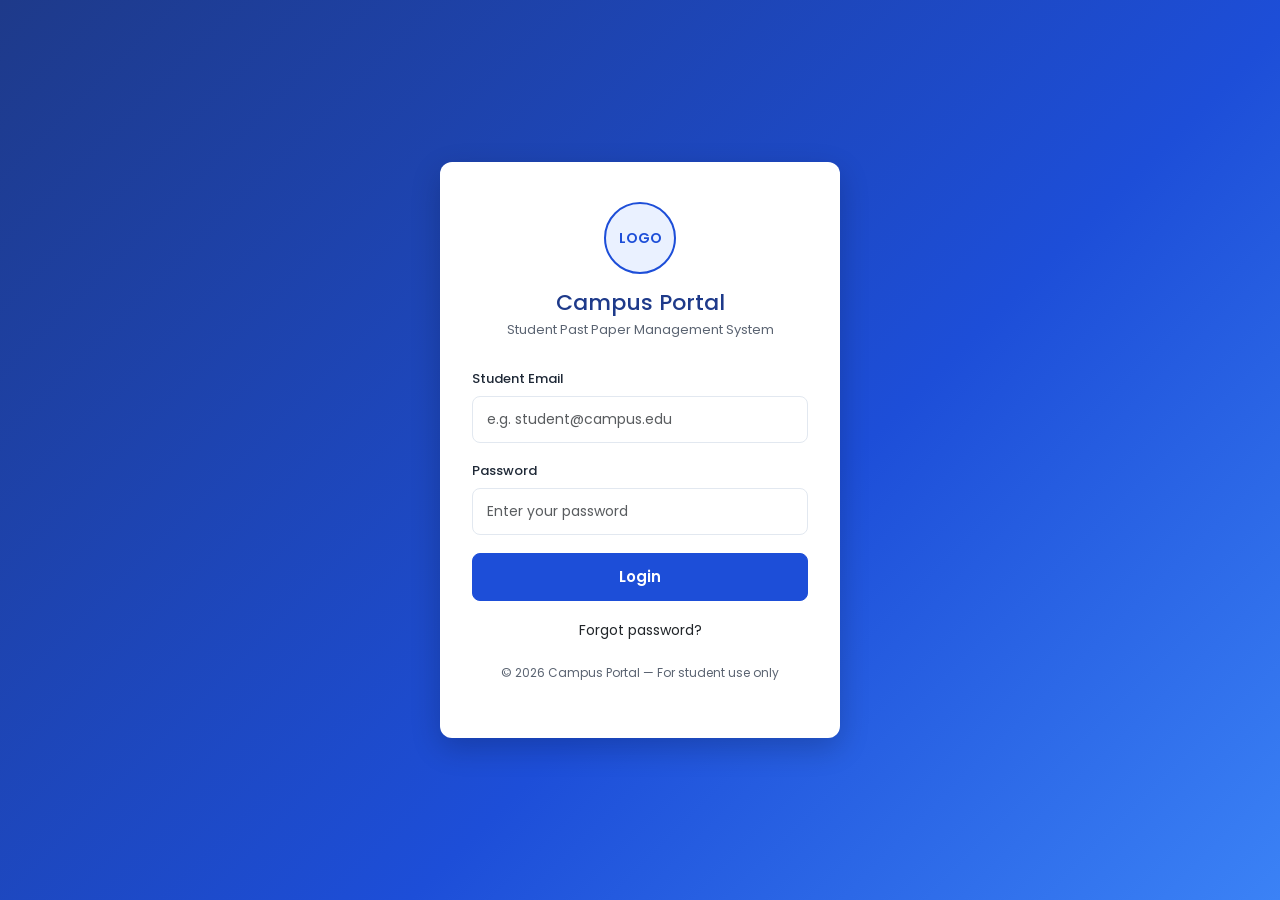
==== index.html @ 2acd5e79 "Complete Phase 3 requirements: PHP/MySQL integration, Auth, and HTML UI updates" ====
<!DOCTYPE html>
<html lang="en">
<head>
  <meta charset="UTF-8" />
  <meta name="viewport" content="width=device-width, initial-scale=1.0" />
  <title>Login | Student Past Paper Management System</title>

  <!-- Google Font: Poppins (required font for the whole project) -->
  <link rel="preconnect" href="https://fonts.googleapis.com" />
  <link href="https://fonts.googleapis.com/css2?family=Poppins:wght@400;500;600;700&display=swap" rel="stylesheet" />

  <!-- Bootstrap 5 CSS (loaded first so our own style.css can override it) -->
  <link rel="stylesheet" href="https://cdn.jsdelivr.net/npm/bootstrap@5.3.3/dist/css/bootstrap.min.css" />

  <!-- Shared stylesheet used by every page -->
  <link rel="stylesheet" href="style.css" />
</head>
<body>

  <!-- ======================================================
       LOGIN PAGE
       Bootstrap: .card component + a Bootstrap .modal for
       "Forgot password?"
  ======================================================= -->
  <div class="login-page">

    <div class="card login-card border-0">

      <!-- University logo placeholder (a simple circle with initials) -->
      <div class="logo-placeholder">LOGO</div>

      <h1>Campus Portal</h1>
      <p class="subtitle">Student Past Paper Management System</p>

      <!--
        The form uses action="dashboard.html" so that clicking "Login"
        simply takes the user to the dashboard page.
        No real authentication happens here since this is a static
        front-end only project with no database.
      -->
      <form action="dashboard.html" method="get">

        <!-- Student email field -->
        <div class="form-group">
          <label for="email" class="form-label">Student Email</label>
          <input
            type="email"
            id="email"
            name="email"
            class="form-control"
            placeholder="e.g. student@campus.edu"
            required
          />
        </div>

        <!-- Password field -->
        <div class="form-group">
          <label for="password" class="form-label">Password</label>
          <input
            type="password"
            id="password"
            name="password"
            class="form-control"
            placeholder="Enter your password"
            required
          />
        </div>

        <!-- Submitting the form redirects to the dashboard page -->
        <button type="submit" class="btn btn-primary">Login</button>
      </form>

      <!-- Bootstrap modal trigger -->
      <p class="mt-3 mb-0">
        <a href="#" class="small" data-bs-toggle="modal" data-bs-target="#forgotPasswordModal">Forgot password?</a>
      </p>

      <p class="login-footer">© 2026 Campus Portal — For student use only</p>
    </div>

  </div>

  <!-- ======================================================
       BOOTSTRAP MODAL: Forgot Password
  ======================================================= -->
  <div class="modal fade" id="forgotPasswordModal" tabindex="-1" aria-labelledby="forgotPasswordLabel" aria-hidden="true">
    <div class="modal-dialog modal-dialog-centered">
      <div class="modal-content">
        <div class="modal-header">
          <h5 class="modal-title" id="forgotPasswordLabel">Reset Password</h5>
          <button type="button" class="btn-close" data-bs-dismiss="modal" aria-label="Close"></button>
        </div>
        <div class="modal-body">
          <p class="text-muted small">Enter your student email and we'll send you a reset link. (Demo only — no email is actually sent.)</p>
          <input type="email" class="form-control" placeholder="e.g. student@campus.edu" />
        </div>
        <div class="modal-footer">
          <button type="button" class="btn btn-secondary" data-bs-dismiss="modal">Cancel</button>
          <button type="button" class="btn btn-primary" data-bs-dismiss="modal">Send Reset Link</button>
        </div>
      </div>
    </div>
  </div>

  <!-- Bootstrap JS bundle (includes Popper, needed for modal/dropdown/carousel) -->
  <script src="https://cdn.jsdelivr.net/npm/bootstrap@5.3.3/dist/js/bootstrap.bundle.min.js"></script>
  <script src="js/script.js"></script>
</body>
</html>
---- style.css ----
/* ==========================================================================
   Student Notes Management System — style.css
   This single stylesheet is shared by all 4 pages:
   index.html (Login), dashboard.html, pastpapers.html, upload.html

   Bootstrap 5 CSS is loaded BEFORE this file on every page, so any rule
   here with equal specificity to a Bootstrap rule (e.g. .btn-primary,
   .form-control, .navbar) wins automatically and lets us keep our own
   brand look on top of Bootstrap's components (navbar, card, carousel,
   modal, etc).
   ========================================================================== */

/* --------------------------------------------------------------------------
   1. GLOBAL RESET
   -------------------------------------------------------------------------- */
* {
  margin: 0;
  padding: 0;
  box-sizing: border-box;
}

/* --------------------------------------------------------------------------
   2. CSS VARIABLES (COLOR + FONT SYSTEM)
   -------------------------------------------------------------------------- */
:root {
  --primary-blue: #1d4ed8;      /* main brand blue */
  --primary-blue-dark: #1e3a8a; /* darker blue for hover / sidebar */
  --light-blue: #eaf1ff;        /* pale blue backgrounds */
  --accent-blue: #3b82f6;       /* buttons / links */
  --white: #ffffff;
  --gray-text: #5b6472;
  --dark-text: #1f2937;
  --border-color: #e2e8f0;
  --success-green: #16a34a;
  --success-bg: #e9f9ef;
  --shadow: 0 4px 16px rgba(29, 78, 216, 0.08);
  --radius: 12px;
}

/* --------------------------------------------------------------------------
   3. BASE PAGE STYLES
   -------------------------------------------------------------------------- */
body {
  font-family: 'Poppins', sans-serif;
  background-color: var(--light-blue);
  color: var(--dark-text);
  line-height: 1.6;
}

a {
  text-decoration: none;
  color: inherit;
}

img {
  max-width: 100%;
  display: block;
}

/* ==========================================================================
   4. LOGIN PAGE (index.html)
   ========================================================================== */

.login-page {
  min-height: 100vh;
  display: flex;
  align-items: center;
  justify-content: center;
  background: linear-gradient(135deg, var(--primary-blue-dark), var(--primary-blue) 60%, var(--accent-blue));
  padding: 20px;
}

/* The white card that holds the login form (Bootstrap .card + this class) */
.login-card {
  background: var(--white);
  width: 100%;
  max-width: 400px;
  padding: 40px 32px;
  border-radius: var(--radius);
  box-shadow: 0 10px 30px rgba(0, 0, 0, 0.2);
  text-align: center;
}

/* Placeholder circle standing in for a university logo image */
.logo-placeholder {
  width: 72px;
  height: 72px;
  border-radius: 50%;
  background: var(--light-blue);
  border: 2px solid var(--primary-blue);
  color: var(--primary-blue);
  font-weight: 600;
  font-size: 14px;
  display: flex;
  align-items: center;
  justify-content: center;
  margin: 0 auto 16px auto;
}

.login-card h1 {
  font-size: 22px;
  color: var(--primary-blue-dark);
  margin-bottom: 4px;
}

.login-card p.subtitle {
  font-size: 13px;
  color: var(--gray-text);
  margin-bottom: 28px;
}

.login-card .login-footer {
  margin-top: 20px;
  font-size: 12px;
  color: var(--gray-text);
}

/* Form field group: label above input */
.form-group {
  text-align: left;
  margin-bottom: 18px;
}

.form-group label {
  display: block;
  font-size: 13px;
  font-weight: 500;
  margin-bottom: 6px;
  color: var(--dark-text);
}

.form-group input,
.form-control {
  width: 100%;
  padding: 12px 14px;
  border: 1px solid var(--border-color);
  border-radius: 8px;
  font-family: 'Poppins', sans-serif;
  font-size: 14px;
  outline: none;
  transition: border-color 0.2s ease, box-shadow 0.2s ease;
}

.form-group input:focus,
.form-control:focus {
  border-color: var(--primary-blue);
  box-shadow: 0 0 0 3px rgba(29, 78, 216, 0.15);
}

/* Reusable button style used across all pages (works together with
   Bootstrap's .btn base class: class="btn btn-primary") */
.btn-primary {
  padding: 12px;
  background: var(--primary-blue);
  border-color: var(--primary-blue);
  color: var(--white);
  border-radius: 8px;
  font-family: 'Poppins', sans-serif;
  font-size: 15px;
  font-weight: 600;
  cursor: pointer;
  transition: background 0.2s ease, transform 0.1s ease;
}

.btn-primary:hover {
  background: var(--primary-blue-dark);
  border-color: var(--primary-blue-dark);
}

.btn-primary:active {
  transform: scale(0.98);
}

form > .btn-primary {
  width: 100%;
}

/* ==========================================================================
   5. APP LAYOUT — SIDEBAR (shared by Dashboard, Notes, Upload)
   The sidebar is a Bootstrap navbar (.navbar / .navbar-nav / .nav-link)
   laid out as a vertical column via the .sidebar + flex-column classes,
   so it stays a genuine Bootstrap navbar component while matching the
   mockup's sidebar look.
   ========================================================================== */

.app-layout {
  display: flex;
  min-height: 100vh;
}

.sidebar {
  width: 240px;
  background: var(--primary-blue-dark);
  padding: 24px 18px;
  flex-shrink: 0;
  align-items: stretch;
}

.sidebar .navbar-brand {
  display: flex;
  color: var(--white);
  margin-bottom: 36px;
}

.logo-placeholder-nav {
  width: 40px;
  height: 40px;
  margin: 0;
  background: rgba(255, 255, 255, 0.1);
  border-color: var(--white);
  color: var(--white);
  font-size: 11px;
}

.sidebar .navbar-brand span:last-child {
  font-size: 15px;
  font-weight: 600;
  line-height: 1.2;
}

.sidebar .navbar-nav .nav-item {
  margin-bottom: 6px;
}

.sidebar .navbar-nav .nav-link {
  display: flex;
  align-items: center;
  gap: 10px;
  padding: 11px 14px;
  border-radius: 8px;
  font-size: 14px;
  color: rgba(255, 255, 255, 0.8);
  transition: background 0.2s ease, color 0.2s ease;
}

.sidebar .navbar-nav .nav-link:hover,
.sidebar .navbar-nav .nav-link.active {
  background: rgba(255, 255, 255, 0.12);
  color: var(--white);
}

.sidebar-logout {
  margin-top: auto;
  padding-top: 20px;
  border-top: 1px solid rgba(255, 255, 255, 0.15);
  width: 100%;
}

.sidebar-logout .nav-link {
  display: block;
  padding: 11px 14px;
  font-size: 14px;
  color: rgba(255, 255, 255, 0.8);
  border-radius: 8px;
}

.sidebar-logout .nav-link:hover {
  background: rgba(255, 255, 255, 0.12);
  color: var(--white);
}

/* ---- Main content area ---- */
.main-content {
  flex-grow: 1;
  padding: 32px 40px;
}

.topbar {
  display: flex;
  justify-content: space-between;
  align-items: center;
  margin-bottom: 28px;
  flex-wrap: wrap;
  gap: 12px;
}

.topbar h1 {
  font-size: 22px;
  color: var(--primary-blue-dark);
}

.topbar .user-chip {
  display: flex;
  align-items: center;
  gap: 10px;
  background: var(--white);
  padding: 8px 14px;
  border-radius: 30px;
  box-shadow: var(--shadow);
  font-size: 13px;
}

.topbar .user-chip .avatar {
  width: 30px;
  height: 30px;
  border-radius: 50%;
  background: var(--primary-blue);
  color: var(--white);
  display: flex;
  align-items: center;
  justify-content: center;
  font-size: 12px;
  font-weight: 600;
}

/* ==========================================================================
   6. DASHBOARD PAGE (dashboard.html)
   ========================================================================== */

.welcome-banner {
  background: linear-gradient(135deg, var(--primary-blue), var(--accent-blue));
  color: var(--white);
  padding: 28px 30px;
  border-radius: var(--radius);
  margin-bottom: 24px;
}

.welcome-banner h2 {
  font-size: 20px;
  margin-bottom: 6px;
}

.welcome-banner p {
  font-size: 13px;
  opacity: 0.9;
}

/* ---- Bootstrap carousel slide backgrounds + caption ---- */
.carousel-slide-bg {
  height: 200px;
  display: flex;
  align-items: center;
}

.carousel-bg-1 { background: linear-gradient(135deg, #1d4ed8, #3b82f6); }
.carousel-bg-2 { background: linear-gradient(135deg, #1e3a8a, #1d4ed8); }
.carousel-bg-3 { background: linear-gradient(135deg, #3b82f6, #60a5fa); }
.carousel-bg-4 { background: linear-gradient(135deg, #1d4ed8, #1e3a8a); }

.carousel-caption-inner {
  position: static;
  text-align: left;
  padding: 0 60px;
  color: var(--white);
}

.carousel-caption-inner h3 {
  font-size: 19px;
  margin-bottom: 6px;
}

.carousel-caption-inner p {
  font-size: 13px;
  opacity: 0.9;
}

/* Statistic cards (Bootstrap .card + this class) */
.stat-card {
  background: var(--white);
  padding: 20px;
  border-radius: var(--radius);
  box-shadow: var(--shadow);
  border-left: 4px solid var(--primary-blue);
}

.stat-card .stat-number {
  font-size: 26px;
  font-weight: 700;
  color: var(--primary-blue-dark);
}

.stat-card .stat-label {
  font-size: 13px;
  color: var(--gray-text);
  margin-top: 4px;
}

/* Quick action cards (Bootstrap .card + this class) */
.action-card {
  background: var(--white);
  padding: 24px;
  border-radius: var(--radius);
  box-shadow: var(--shadow);
  text-align: center;
}

.action-card h3 {
  font-size: 16px;
  margin-bottom: 6px;
  color: var(--dark-text);
}

.action-card p {
  font-size: 13px;
  color: var(--gray-text);
  margin-bottom: 16px;
}

.action-card .btn-primary {
  width: auto;
  padding: 10px 24px;
}

/* ==========================================================================
   7. NOTES PAGE (pastpapers.html)
   ========================================================================== */

.search-bar {
  margin-bottom: 24px;
}

.search-bar .btn {
  padding: 12px 22px;
  font-size: 14px;
}

/* Subject cards (Bootstrap .card + this class) */
.paper-card {
  background: var(--white);
  padding: 20px;
  border-radius: var(--radius);
  box-shadow: var(--shadow);
  display: flex;
  flex-direction: column;
  gap: 10px;
  transition: transform 0.2s ease;
}

.paper-card:hover {
  transform: translateY(-4px);
}

.paper-card .subject-icon {
  width: 42px;
  height: 42px;
  border-radius: 10px;
  background: var(--light-blue);
  color: var(--primary-blue);
  display: flex;
  align-items: center;
  justify-content: center;
  font-weight: 700;
  font-size: 15px;
}

.paper-card h3 {
  font-size: 16px;
  color: var(--dark-text);
}

.paper-card .paper-year {
  font-size: 13px;
  color: var(--gray-text);
}

.paper-card .download-btn {
  margin-top: auto;
  text-align: center;
  padding: 9px;
  background: var(--light-blue);
  color: var(--primary-blue-dark);
  border-radius: 8px;
  font-size: 13px;
  font-weight: 600;
  border: none;
  cursor: pointer;
  font-family: 'Poppins', sans-serif;
}

.paper-card .download-btn:hover {
  background: var(--primary-blue);
  color: var(--white);
}

.no-results {
  text-align: center;
  padding: 40px;
  color: var(--gray-text);
  display: none;
}

/* ==========================================================================
   8. UPLOAD PAGE (upload.html)
   ========================================================================== */

.upload-card {
  background: var(--white);
  max-width: 560px;
  padding: 30px;
  border-radius: var(--radius);
  box-shadow: var(--shadow);
}

.upload-card .form-group input[type="file"] {
  padding: 10px;
  background: var(--light-blue);
  cursor: pointer;
}

/* ==========================================================================
   9. RESPONSIVE LAYOUT
   Sidebar collapses to a horizontal scrollable top bar on small screens.
   ========================================================================== */

@media (max-width: 768px) {
  .app-layout {
    flex-direction: column;
  }

  .sidebar {
    width: 100%;
    flex-direction: row !important;
    align-items: center;
    padding: 14px 18px;
    overflow-x: auto;
  }

  .sidebar .navbar-brand {
    margin-bottom: 0;
    margin-right: 20px;
  }

  .sidebar .navbar-nav {
    flex-direction: row !important;
    gap: 6px;
  }

  .sidebar-logout {
    margin-top: 0;
    margin-left: auto;
    padding-top: 0;
    border-top: none;
    width: auto;
  }

  .main-content {
    padding: 24px 20px;
  }
}

@media (max-width: 480px) {
  .login-card {
    padding: 30px 22px;
  }

  .search-bar {
    flex-direction: column;
  }

  .carousel-caption-inner {
    padding: 0 46px;
  }
}
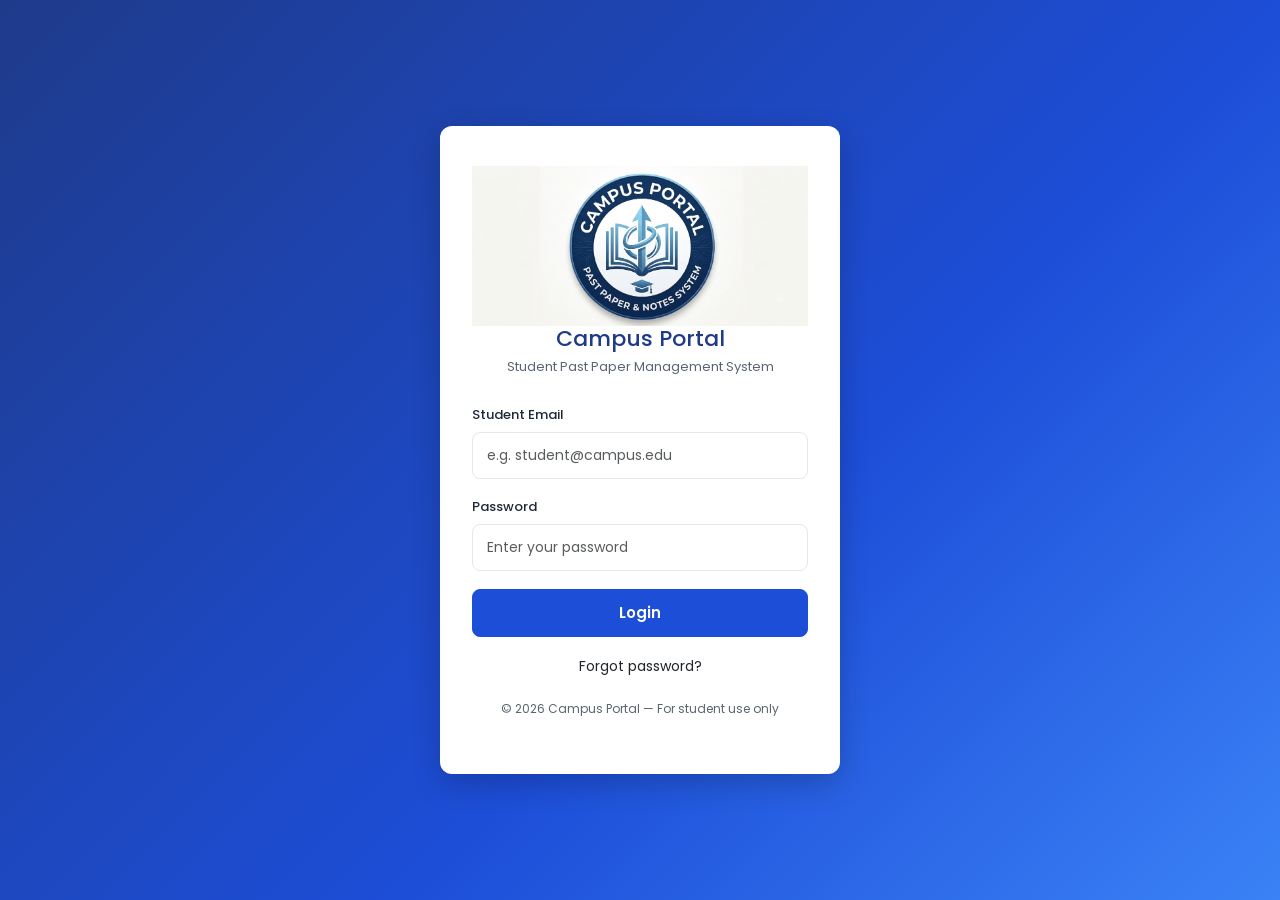
==== commit 1a23a4f9: "Add custom logo to UI" ====
--- a/index.html
+++ b/index.html
@@ -27,7 +27,7 @@
     <div class="card login-card border-0">
 
       <!-- University logo placeholder (a simple circle with initials) -->
-      <div class="logo-placeholder">LOGO</div>
+      <img src="images/logo.png" alt="Logo" class="main-logo" />
 
       <h1>Campus Portal</h1>
       <p class="subtitle">Student Past Paper Management System</p>
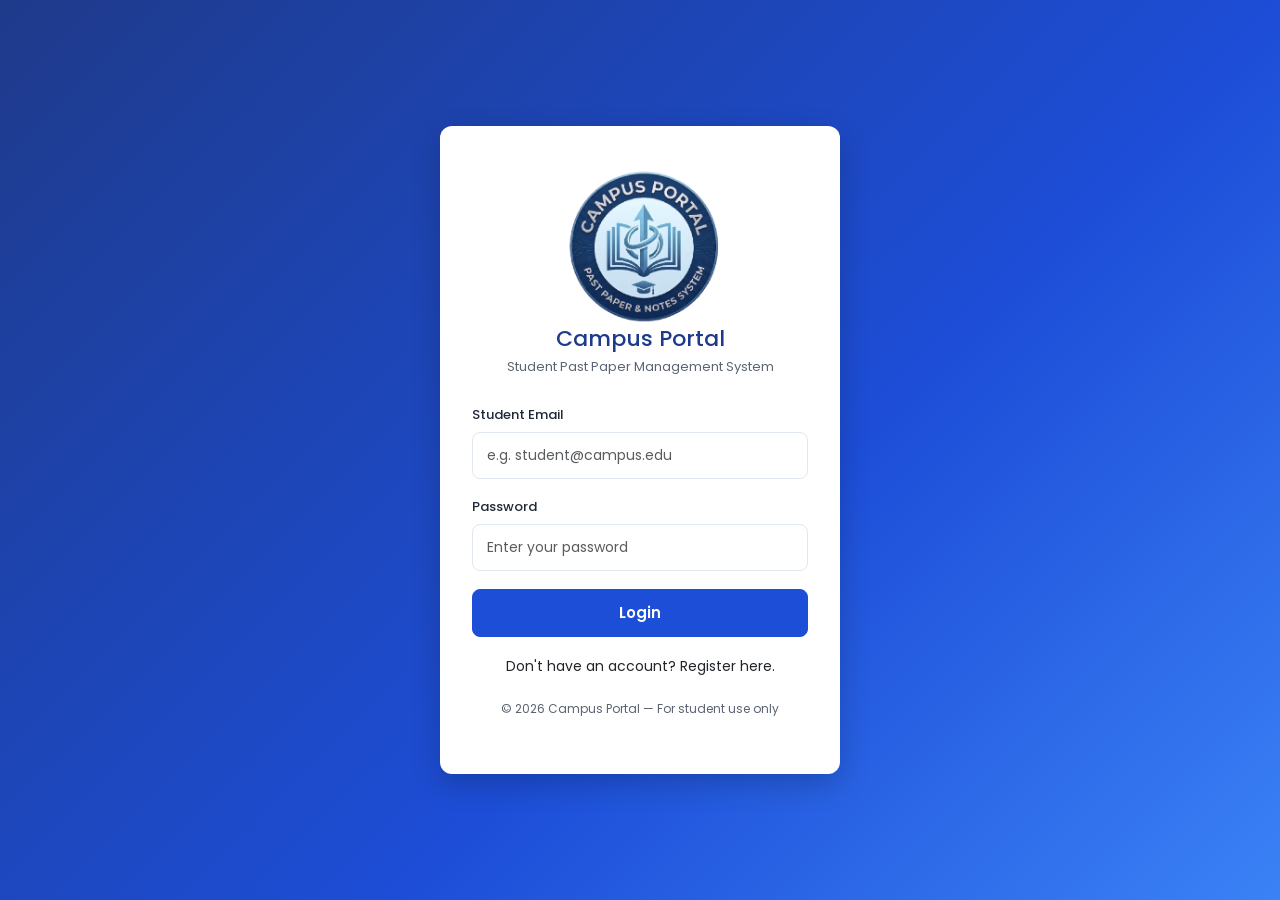
==== commit 0693fe1f: "Fix all links in HTML files to point to PHP auth files" ====
--- a/index.html
+++ b/index.html
@@ -71,9 +71,7 @@
       </form>
 
       <!-- Bootstrap modal trigger -->
-      <p class="mt-3 mb-0">
-        <a href="#" class="small" data-bs-toggle="modal" data-bs-target="#forgotPasswordModal">Forgot password?</a>
-      </p>
+      <p class="mt-3 mb-0"><a href="auth/register.php" class="small">Don't have an account? Register here.</a></p>
 
       <p class="login-footer">© 2026 Campus Portal — For student use only</p>
     </div>
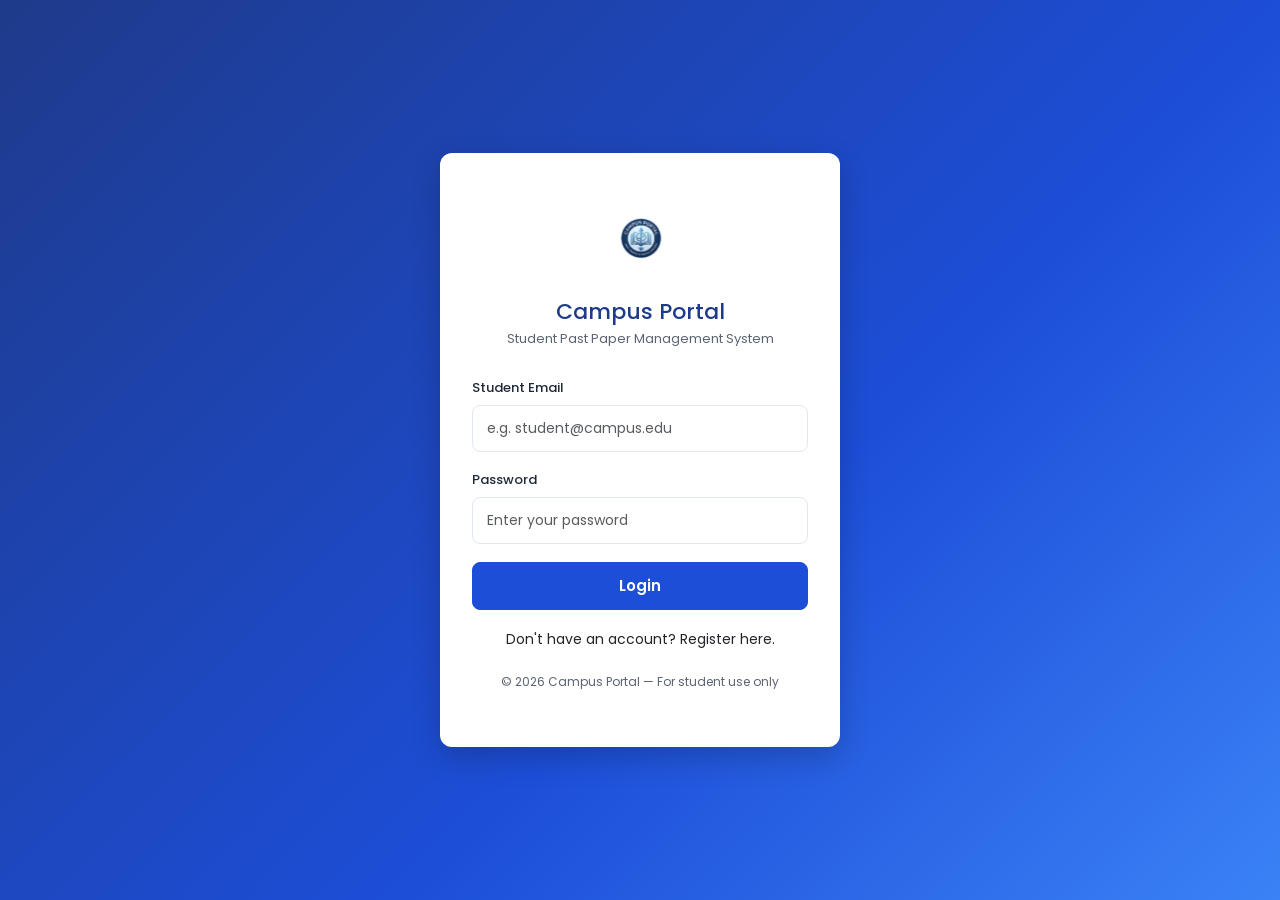
==== commit 3a26fc15: "Fix mojibake encoding for emojis, remove login link from sidebar, remove duplicate file contents bel" ====
--- a/index.html
+++ b/index.html
@@ -13,7 +13,7 @@
   <link rel="stylesheet" href="https://cdn.jsdelivr.net/npm/bootstrap@5.3.3/dist/css/bootstrap.min.css" />
 
   <!-- Shared stylesheet used by every page -->
-  <link rel="stylesheet" href="style.css" />
+  <link rel="stylesheet" href="css/style.css" />
 </head>
 <body>
 
--- a/css/style.css
+++ b/css/style.css
@@ -0,0 +1,90 @@
+* { margin: 0; padding: 0; box-sizing: border-box; }
+:root {
+  --primary-blue: #1d4ed8; --primary-blue-dark: #1e3a8a;
+  --light-blue: #eaf1ff; --accent-blue: #3b82f6;
+  --white: #ffffff; --gray-text: #5b6472;
+  --dark-text: #1f2937; --border-color: #e2e8f0;
+  --success-green: #16a34a; --success-bg: #e9f9ef;
+  --shadow: 0 4px 16px rgba(29, 78, 216, 0.08);
+  --radius: 12px;
+}
+body { font-family: 'Poppins', sans-serif; background-color: var(--light-blue); color: var(--dark-text); line-height: 1.6; }
+a { text-decoration: none; color: inherit; }
+img { max-width: 100%; display: block; }
+
+.login-page { min-height: 100vh; display: flex; align-items: center; justify-content: center; background: linear-gradient(135deg, var(--primary-blue-dark), var(--primary-blue) 60%, var(--accent-blue)); padding: 20px; }
+.login-card { background: var(--white); width: 100%; max-width: 400px; padding: 40px 32px; border-radius: var(--radius); box-shadow: 0 10px 30px rgba(0, 0, 0, 0.2); text-align: center; }
+.logo-placeholder { width: 72px; height: 72px; border-radius: 50%; background: var(--light-blue); border: 2px solid var(--primary-blue); color: var(--primary-blue); font-weight: 600; font-size: 14px; display: flex; align-items: center; justify-content: center; margin: 0 auto 16px auto; }
+.login-card h1 { font-size: 22px; color: var(--primary-blue-dark); margin-bottom: 4px; }
+.login-card p.subtitle { font-size: 13px; color: var(--gray-text); margin-bottom: 28px; }
+.login-card .login-footer { margin-top: 20px; font-size: 12px; color: var(--gray-text); }
+.form-group { text-align: left; margin-bottom: 18px; }
+.form-group label { display: block; font-size: 13px; font-weight: 500; margin-bottom: 6px; color: var(--dark-text); }
+.form-group input, .form-control, .form-group textarea { width: 100%; padding: 12px 14px; border: 1px solid var(--border-color); border-radius: 8px; font-family: 'Poppins', sans-serif; font-size: 14px; outline: none; transition: border-color 0.2s ease, box-shadow 0.2s ease; }
+.form-group input:focus, .form-control:focus, .form-group textarea:focus { border-color: var(--primary-blue); box-shadow: 0 0 0 3px rgba(29, 78, 216, 0.15); }
+.btn-primary { padding: 12px; background: var(--primary-blue); border-color: var(--primary-blue); color: var(--white); border-radius: 8px; font-family: 'Poppins', sans-serif; font-size: 15px; font-weight: 600; cursor: pointer; transition: background 0.2s ease, transform 0.1s ease; }
+.btn-primary:hover { background: var(--primary-blue-dark); border-color: var(--primary-blue-dark); }
+.btn-primary:active { transform: scale(0.98); }
+form > .btn-primary { width: 100%; }
+
+.app-layout { display: flex; min-height: 100vh; }
+.sidebar { width: 240px; background: var(--primary-blue-dark); padding: 24px 18px; flex-shrink: 0; align-items: stretch; }
+.sidebar .navbar-brand { display: flex; color: var(--white); margin-bottom: 36px; }
+.logo-placeholder-nav { width: 40px; height: 40px; margin: 0; background: rgba(255, 255, 255, 0.1); border-color: var(--white); color: var(--white); font-size: 11px; }
+.sidebar .navbar-brand span:last-child { font-size: 15px; font-weight: 600; line-height: 1.2; }
+.sidebar .navbar-nav .nav-item { margin-bottom: 6px; }
+.sidebar .navbar-nav .nav-link { display: flex; align-items: center; gap: 10px; padding: 11px 14px; border-radius: 8px; font-size: 14px; color: rgba(255, 255, 255, 0.8); transition: background 0.2s ease, color 0.2s ease; }
+.sidebar .navbar-nav .nav-link:hover, .sidebar .navbar-nav .nav-link.active { background: rgba(255, 255, 255, 0.12); color: var(--white); }
+.sidebar-logout { margin-top: auto; padding-top: 20px; border-top: 1px solid rgba(255, 255, 255, 0.15); width: 100%; }
+.sidebar-logout .nav-link { display: block; padding: 11px 14px; font-size: 14px; color: rgba(255, 255, 255, 0.8); border-radius: 8px; }
+.sidebar-logout .nav-link:hover { background: rgba(255, 255, 255, 0.12); color: var(--white); }
+
+.main-content { flex-grow: 1; padding: 32px 40px; }
+.topbar { display: flex; justify-content: space-between; align-items: center; margin-bottom: 28px; flex-wrap: wrap; gap: 12px; }
+.topbar h1 { font-size: 22px; color: var(--primary-blue-dark); }
+.topbar .user-chip { display: flex; align-items: center; gap: 10px; background: var(--white); padding: 8px 14px; border-radius: 30px; box-shadow: var(--shadow); font-size: 13px; }
+.topbar .user-chip .avatar { width: 30px; height: 30px; border-radius: 50%; background: var(--primary-blue); color: var(--white); display: flex; align-items: center; justify-content: center; font-size: 12px; font-weight: 600; }
+
+.welcome-banner { background: linear-gradient(135deg, var(--primary-blue), var(--accent-blue)); color: var(--white); padding: 28px 30px; border-radius: var(--radius); margin-bottom: 24px; }
+.welcome-banner h2 { font-size: 20px; margin-bottom: 6px; }
+.welcome-banner p { font-size: 13px; opacity: 0.9; }
+
+.stat-card { background: var(--white); padding: 20px; border-radius: var(--radius); box-shadow: var(--shadow);  }
+.stat-card .stat-number { font-size: 26px; font-weight: 700; color: var(--primary-blue-dark); }
+.stat-card .stat-label { font-size: 13px; color: var(--gray-text); margin-top: 4px; }
+
+.search-bar { margin-bottom: 24px; }
+.search-bar .btn { padding: 12px 22px; font-size: 14px; }
+
+.paper-card { background: var(--white); padding: 20px; border-radius: var(--radius); box-shadow: var(--shadow); display: flex; flex-direction: column; gap: 10px; transition: transform 0.2s ease; }
+.paper-card:hover { transform: translateY(-4px); }
+.paper-card .subject-icon { width: 42px; height: 42px; border-radius: 10px; background: var(--light-blue); color: var(--primary-blue); display: flex; align-items: center; justify-content: center; font-weight: 700; font-size: 15px; }
+.paper-card h3 { font-size: 16px; color: var(--dark-text); }
+.paper-card .paper-year { font-size: 13px; color: var(--gray-text); }
+.paper-card .download-btn { margin-top: auto; text-align: center; padding: 9px; background: var(--light-blue); color: var(--primary-blue-dark); border-radius: 8px; font-size: 13px; font-weight: 600; border: none; cursor: pointer; font-family: 'Poppins', sans-serif; }
+.paper-card .download-btn:hover { background: var(--primary-blue); color: var(--white); }
+.no-results { text-align: center; padding: 40px; color: var(--gray-text); display: none; }
+
+.upload-card { background: var(--white); max-width: 560px; padding: 30px; border-radius: var(--radius); box-shadow: var(--shadow); }
+.upload-card .form-group input[type="file"] { padding: 10px; background: var(--light-blue); cursor: pointer; }
+
+@media (max-width: 768px) {
+  .app-layout { flex-direction: column; }
+  .sidebar { width: 100%; flex-direction: row !important; align-items: center; padding: 14px 18px; overflow-x: auto; }
+  .sidebar .navbar-brand { margin-bottom: 0; margin-right: 20px; }
+  .sidebar .navbar-nav { flex-direction: row !important; gap: 6px; }
+  .sidebar-logout { margin-top: 0; margin-left: auto; padding-top: 0; border-top: none; width: auto; }
+  .main-content { padding: 24px 20px; }
+}
+@media (max-width: 480px) {
+  .login-card { padding: 30px 22px; }
+  .search-bar { flex-direction: column; }
+}
+
+.main-logo { width: 90px; height: 90px; object-fit: contain; margin: 0 auto 16px auto; border-radius: 50%; }
+.nav-logo { width: 44px; height: 44px; object-fit: contain; margin: 0; border-radius: 50%; }
+
+.action-card { background: var(--white); padding: 30px; border-radius: var(--radius); box-shadow: var(--shadow); text-align: center; display: flex; flex-direction: column; align-items: center; justify-content: center; }
+.action-card h3 { font-size: 16px; margin-bottom: 6px; color: var(--dark-text); font-weight: 600; }
+.action-card p { font-size: 13px; color: var(--gray-text); margin-bottom: 20px; }
+.action-card a { display: inline-block; text-decoration: none; }
